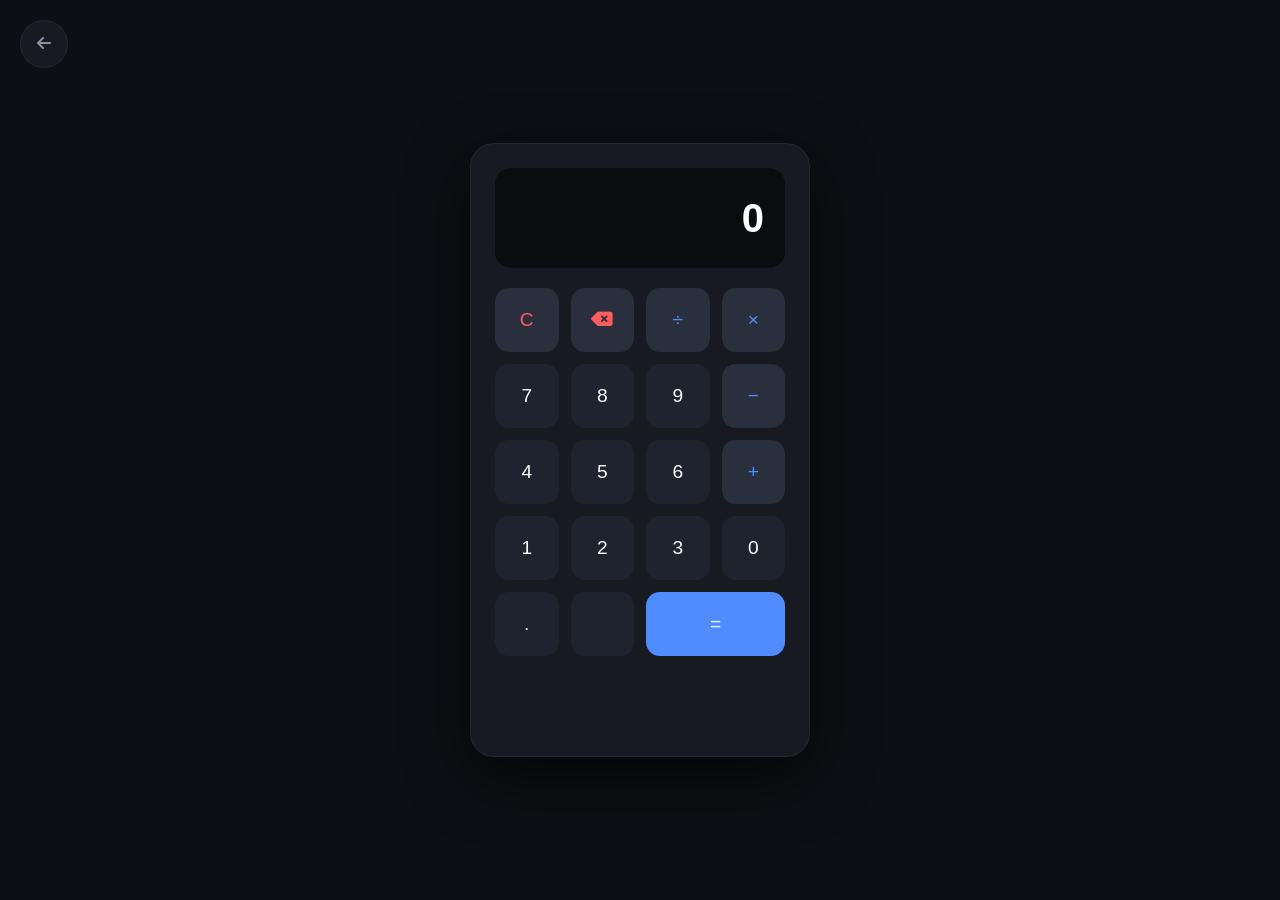
==== calculadora.html @ d68157d0 "Add styles for modal greeting and main application layout - Introduced a new glassmorphism modal sty" ====
<!DOCTYPE html>
<html lang="es">

<head>
    <meta charset="UTF-8">
    <meta name="viewport" content="width=device-width, initial-scale=1.0">

    <link href="https://cdn.jsdelivr.net/npm/bootstrap@5.3.3/dist/css/bootstrap.min.css" rel="stylesheet">
    <link href="https://cdnjs.cloudflare.com/ajax/libs/font-awesome/6.5.1/css/all.min.css" rel="stylesheet">

    <title>Calculator PRO</title>

    <style>
        :root {
            --bg: #0d0f14;
            --card: #171a21;
            --text: #ffffff;
            --muted: #8b90a0;
            --accent: #4f8cff;
            --danger: #ff5c5c;
            --border: rgba(255, 255, 255, 0.06);
        }

        /* Base */
        body {
            background: var(--bg);
            font-family: -apple-system, BlinkMacSystemFont, "Segoe UI", sans-serif;
            color: var(--text);
        }

        /* Layout */
        .app {
            min-height: 100vh;
            display: flex;
            align-items: center;
            justify-content: center;
        }

        /* Calculator */
        .calculator {
            width: 100%;
            max-width: 340px;
            background: var(--card);
            border-radius: 24px;
            padding: 24px;
            box-shadow: 0 20px 60px rgba(0, 0, 0, 0.6);
            border: 1px solid var(--border);
        }

        /* Display */
        .display {
            background: #0a0c10;
            border-radius: 16px;
            padding: 20px;
            text-align: right;
            font-size: 2.5rem;
            font-weight: 600;
            margin-bottom: 20px;
            overflow: hidden;
            letter-spacing: 1px;
        }

        /* Grid */
        .grid {
            display: grid;
            grid-template-columns: repeat(4, 1fr);
            gap: 12px;
        }

        /* Buttons */
        .btn-calc {
            height: 64px;
            border-radius: 14px;
            border: none;
            font-size: 1.2rem;
            font-weight: 500;
            transition: all .2s ease;
        }

        /* Variants */
        .btn-num {
            background: #1f2330;
            color: white;
        }

        .btn-op {
            background: #2a2f3d;
            color: var(--accent);
        }

        .btn-eq {
            background: var(--accent);
            color: white;
            grid-column: span 2;
        }

        .btn-clear {
            background: #2a2f3d;
            color: var(--danger);
        }

        /* Hover */
        .btn-calc:hover {
            transform: translateY(-2px);
            opacity: .9;
        }

        /* Active */
        .btn-calc:active {
            transform: scale(0.96);
        }

        /* Special */
        .zero {
            grid-column: span 2;
        }

        /* Header btn */
        .back-btn {
            position: fixed;
            top: 20px;
            left: 20px;
            background: var(--card);
            border: 1px solid var(--border);
            width: 48px;
            height: 48px;
            border-radius: 50%;
            color: var(--muted);
        }

        /* Responsive */
        @media (max-width: 400px) {
            .calculator {
                padding: 18px;
            }

            .display {
                font-size: 2rem;
            }
        }
    </style>
</head>

<body>

    <button class="back-btn" onclick="history.back()">
        <i class="fas fa-arrow-left"></i>
    </button>

    <div class="app">
        <div class="calculator">
            <div id="display" class="display">0</div>

            <div class="grid">
                <button class="btn-calc btn-clear" onclick="clearAll()">C</button>
                <button class="btn-calc btn-clear" onclick="deleteLast()"><i class="fas fa-delete-left"></i></button>
                <button class="btn-calc btn-op" onclick="setOperator('/')">÷</button>
                <button class="btn-calc btn-op" onclick="setOperator('*')">×</button>

                <button class="btn-calc btn-num" onclick="inputNumber('7')">7</button>
                <button class="btn-calc btn-num" onclick="inputNumber('8')">8</button>
                <button class="btn-calc btn-num" onclick="inputNumber('9')">9</button>
                <button class="btn-calc btn-op" onclick="setOperator('-')">−</button>

                <button class="btn-calc btn-num" onclick="inputNumber('4')">4</button>
                <button class="btn-calc btn-num" onclick="inputNumber('5')">5</button>
                <button class="btn-calc btn-num" onclick="inputNumber('6')">6</button>
                <button class="btn-calc btn-op" onclick="setOperator('+')">+</button>

                <button class="btn-calc btn-num" onclick="inputNumber('1')">1</button>
                <button class="btn-calc btn-num" onclick="inputNumber('2')">2</button>
                <button class="btn-calc btn-num" onclick="inputNumber('3')">3</button>
                <button class="btn-calc btn-num" onclick="inputNumber('0')">0</button>
                <button class="btn-calc btn-num" onclick="inputDecimal()">.</button>
                <button class="btn-calc btn-num" onclick="inputDecimal()"></button>
                
                <button class="btn-calc btn-eq" onclick="calculate()">=</button>
                

                <button class="btn-calc btn-num invisible"></button>
                <button class="btn-calc btn-num invisible"></button>
            </div>
        </div>
    </div>

    <script>
        class Calculator {
            constructor() {
                this.display = document.getElementById('display');
                this.current = '0';
                this.prev = null;
                this.operator = null;
                this.waiting = false;
                this.update();
            }

            inputNumber(n) {
                if (this.waiting) {
                    this.current = n;
                    this.waiting = false;
                } else {
                    this.current = this.current === '0' ? n : this.current + n;
                }
                this.update();
            }

            inputDecimal() {
                if (!this.current.includes('.')) {
                    this.current += '.';
                }
                this.update();
            }

            setOperator(op) {
                const value = parseFloat(this.current);

                if (this.prev === null) {
                    this.prev = value;
                } else if (this.operator) {
                    this.prev = this.calc(this.prev, value, this.operator);
                }

                this.operator = op;
                this.waiting = true;
                this.update();
            }

            calc(a, b, op) {
                if (op === '+') return a + b;
                if (op === '-') return a - b;
                if (op === '*') return a * b;
                if (op === '/') return b === 0 ? 0 : a / b;
            }

            calculate() {
                if (this.operator) {
                    this.current = this.calc(this.prev, parseFloat(this.current), this.operator).toString();
                    this.prev = null;
                    this.operator = null;
                }
                this.update();
            }

            clearAll() {
                this.current = '0';
                this.prev = null;
                this.operator = null;
                this.update();
            }

            deleteLast() {
                this.current = this.current.length > 1 ? this.current.slice(0, -1) : '0';
                this.update();
            }

            update() {
                this.display.textContent = this.current;
            }
        }

        const calc = new Calculator();

        window.inputNumber = n => calc.inputNumber(n);
        window.inputDecimal = () => calc.inputDecimal();
        window.setOperator = o => calc.setOperator(o);
        window.calculate = () => calc.calculate();
        window.clearAll = () => calc.clearAll();
        window.deleteLast = () => calc.deleteLast();
    </script>

</body>

</html>
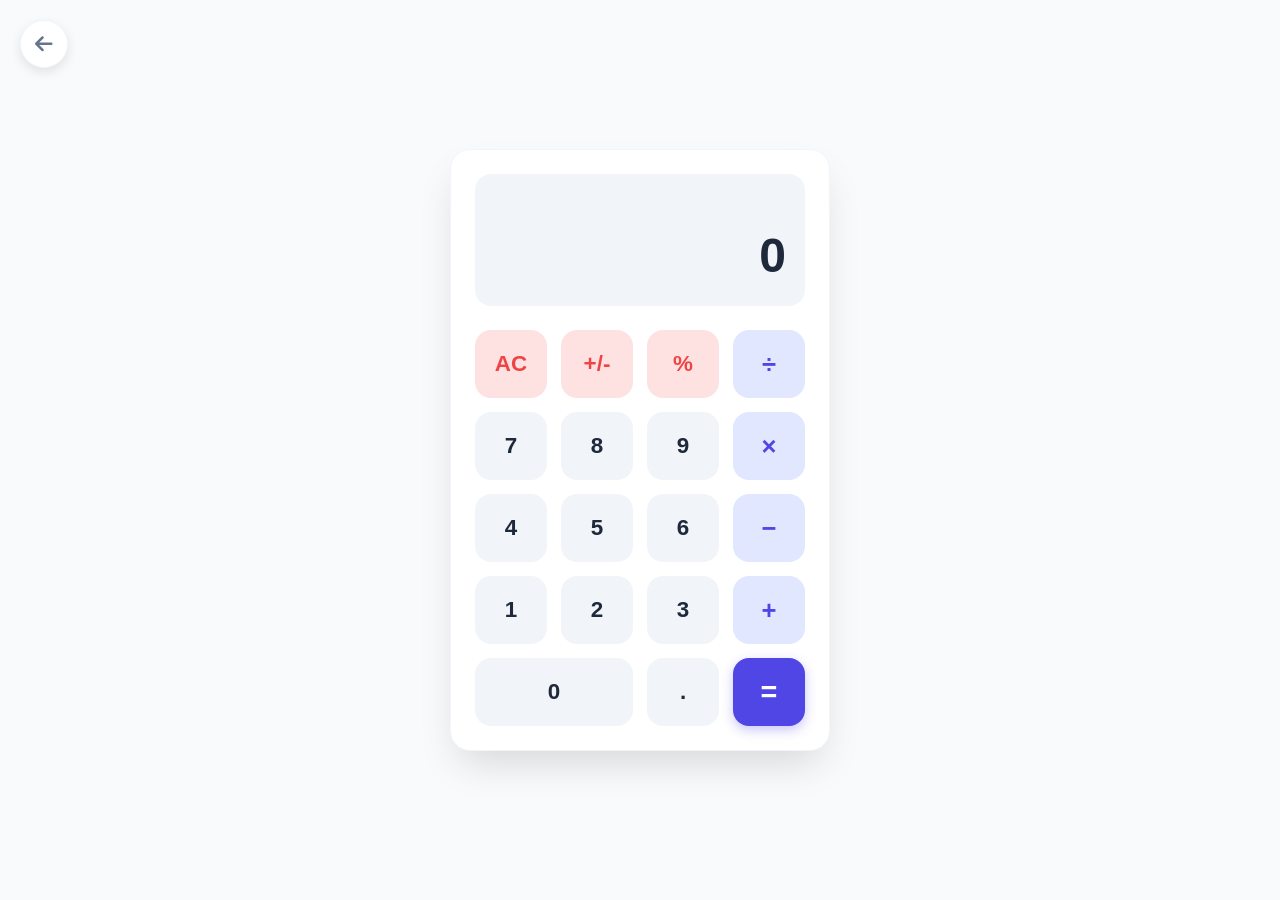
==== commit fa9b9e33: "feat: mejorar diseño de calculadora con nuevos estilos y funcionalidad de teclado - Diseño premium i" ====
--- a/calculadora.html
+++ b/calculadora.html
@@ -3,271 +3,427 @@
 
 <head>
     <meta charset="UTF-8">
-    <meta name="viewport" content="width=device-width, initial-scale=1.0">
-
-    <link href="https://cdn.jsdelivr.net/npm/bootstrap@5.3.3/dist/css/bootstrap.min.css" rel="stylesheet">
+    <meta name="viewport" content="width=device-width, initial-scale=1.0, maximum-scale=1.0, user-scalable=no">
+    <meta name="description" content="Calculadora profesional integrada">
     <link href="https://cdnjs.cloudflare.com/ajax/libs/font-awesome/6.5.1/css/all.min.css" rel="stylesheet">
-
-    <title>Calculator PRO</title>
+    <title>Calculadora Pro</title>
 
     <style>
+        /* ===== VARIABLES (Heredadas de la app principal para consistencia) ===== */
         :root {
-            --bg: #0d0f14;
-            --card: #171a21;
-            --text: #ffffff;
-            --muted: #8b90a0;
-            --accent: #4f8cff;
-            --danger: #ff5c5c;
-            --border: rgba(255, 255, 255, 0.06);
-        }
-
-        /* Base */
+            --bg-app: #F8FAFC;
+            --bg-calc: #FFFFFF;
+            --text-primary: #1E293B;
+            --text-secondary: #64748B;
+            --btn-num: #F1F5F9;
+            --btn-num-text: #1E293B;
+            --btn-op: #E0E7FF;
+            --btn-op-text: #4F46E5;
+            --btn-action: #FEE2E2;
+            --btn-action-text: #EF4444;
+            --btn-equal: #4F46E5;
+            --btn-equal-text: #FFFFFF;
+            --shadow: 0 20px 40px -10px rgba(0, 0, 0, 0.15);
+            --radius: 20px;
+        }
+
+        [data-theme="dark"] {
+            --bg-app: #0F172A;
+            --bg-calc: #1E293B;
+            --text-primary: #F1F5F9;
+            --text-secondary: #94A3B8;
+            --btn-num: #334155;
+            --btn-num-text: #F1F5F9;
+            --btn-op: #312E81;
+            --btn-op-text: #818CF8;
+            --btn-action: #451A1A;
+            --btn-action-text: #F87171;
+            --btn-equal: #6366F1;
+            --btn-equal-text: #FFFFFF;
+            --shadow: 0 20px 40px -10px rgba(0, 0, 0, 0.5);
+        }
+
+        /* ===== BASE ===== */
+        * {
+            margin: 0;
+            padding: 0;
+            box-sizing: border-box;
+            -webkit-tap-highlight-color: transparent;
+        }
+
         body {
-            background: var(--bg);
-            font-family: -apple-system, BlinkMacSystemFont, "Segoe UI", sans-serif;
-            color: var(--text);
-        }
-
-        /* Layout */
-        .app {
+            background: var(--bg-app);
+            font-family: -apple-system, BlinkMacSystemFont, 'Segoe UI', Roboto, sans-serif;
+            color: var(--text-primary);
             min-height: 100vh;
             display: flex;
+            flex-direction: column;
             align-items: center;
             justify-content: center;
-        }
-
-        /* Calculator */
-        .calculator {
-            width: 100%;
-            max-width: 340px;
-            background: var(--card);
-            border-radius: 24px;
-            padding: 24px;
-            box-shadow: 0 20px 60px rgba(0, 0, 0, 0.6);
-            border: 1px solid var(--border);
-        }
-
-        /* Display */
-        .display {
-            background: #0a0c10;
-            border-radius: 16px;
-            padding: 20px;
-            text-align: right;
-            font-size: 2.5rem;
-            font-weight: 600;
-            margin-bottom: 20px;
-            overflow: hidden;
-            letter-spacing: 1px;
-        }
-
-        /* Grid */
-        .grid {
-            display: grid;
-            grid-template-columns: repeat(4, 1fr);
-            gap: 12px;
-        }
-
-        /* Buttons */
-        .btn-calc {
-            height: 64px;
-            border-radius: 14px;
-            border: none;
-            font-size: 1.2rem;
-            font-weight: 500;
-            transition: all .2s ease;
-        }
-
-        /* Variants */
-        .btn-num {
-            background: #1f2330;
-            color: white;
-        }
-
-        .btn-op {
-            background: #2a2f3d;
-            color: var(--accent);
-        }
-
-        .btn-eq {
-            background: var(--accent);
-            color: white;
-            grid-column: span 2;
-        }
-
-        .btn-clear {
-            background: #2a2f3d;
-            color: var(--danger);
-        }
-
-        /* Hover */
-        .btn-calc:hover {
-            transform: translateY(-2px);
-            opacity: .9;
-        }
-
-        /* Active */
-        .btn-calc:active {
-            transform: scale(0.96);
-        }
-
-        /* Special */
-        .zero {
-            grid-column: span 2;
-        }
-
-        /* Header btn */
+            padding: 1rem;
+            transition: background 0.3s ease;
+        }
+
+        /* ===== BOTÓN VOLVER ===== */
         .back-btn {
             position: fixed;
             top: 20px;
             left: 20px;
-            background: var(--card);
-            border: 1px solid var(--border);
+            background: var(--bg-calc);
+            border: 1px solid var(--btn-num);
             width: 48px;
             height: 48px;
             border-radius: 50%;
-            color: var(--muted);
-        }
-
-        /* Responsive */
+            color: var(--text-secondary);
+            font-size: 1.25rem;
+            cursor: pointer;
+            display: flex;
+            align-items: center;
+            justify-content: center;
+            transition: all 0.2s ease;
+            box-shadow: 0 4px 12px rgba(0,0,0,0.1);
+            z-index: 100;
+        }
+
+        .back-btn:hover {
+            background: var(--btn-action);
+            color: var(--btn-action-text);
+            transform: translateX(-3px);
+        }
+
+        /* ===== CALCULADORA ===== */
+        .calculator {
+            width: 100%;
+            max-width: 380px;
+            background: var(--bg-calc);
+            border-radius: var(--radius);
+            padding: 24px;
+            box-shadow: var(--shadow);
+            border: 1px solid var(--btn-num);
+            transition: all 0.3s ease;
+        }
+
+        /* ===== PANTALLA ===== */
+        .display-container {
+            background: var(--btn-num);
+            border-radius: 16px;
+            padding: 24px 20px;
+            margin-bottom: 24px;
+            text-align: right;
+            min-height: 120px;
+            display: flex;
+            flex-direction: column;
+            justify-content: flex-end;
+            word-wrap: break-word;
+            word-break: break-all;
+        }
+
+        .history-display {
+            font-size: 1.1rem;
+            color: var(--text-secondary);
+            font-weight: 500;
+            min-height: 1.5rem;
+            margin-bottom: 8px;
+            opacity: 0.8;
+        }
+
+        .main-display {
+            font-size: 3rem;
+            font-weight: 700;
+            color: var(--text-primary);
+            line-height: 1.1;
+            letter-spacing: -0.02em;
+            transition: font-size 0.2s ease;
+        }
+
+        /* Ajuste dinámico de fuente para números largos */
+        .main-display.long { font-size: 2.2rem; }
+        .main-display.very-long { font-size: 1.8rem; }
+
+        /* ===== GRID DE BOTONES ===== */
+        .keypad {
+            display: grid;
+            grid-template-columns: repeat(4, 1fr);
+            gap: 14px;
+        }
+
+        .btn-calc {
+            height: 68px;
+            border-radius: 16px;
+            border: none;
+            font-size: 1.4rem;
+            font-weight: 600;
+            cursor: pointer;
+            transition: all 0.15s cubic-bezier(0.4, 0, 0.2, 1);
+            display: flex;
+            align-items: center;
+            justify-content: center;
+            user-select: none;
+        }
+
+        .btn-calc:active {
+            transform: scale(0.92);
+        }
+
+        /* Variantes de botones */
+        .btn-num {
+            background: var(--btn-num);
+            color: var(--btn-num-text);
+        }
+        .btn-num:hover { filter: brightness(0.95); }
+
+        .btn-op {
+            background: var(--btn-op);
+            color: var(--btn-op-text);
+            font-size: 1.6rem;
+        }
+        .btn-op:hover { filter: brightness(0.95); }
+
+        .btn-action {
+            background: var(--btn-action);
+            color: var(--btn-action-text);
+        }
+        .btn-action:hover { filter: brightness(0.95); }
+
+        .btn-equal {
+            background: var(--btn-equal);
+            color: var(--btn-equal-text);
+            font-size: 1.8rem;
+            box-shadow: 0 4px 12px rgba(79, 70, 229, 0.3);
+        }
+        .btn-equal:hover { 
+            filter: brightness(1.1); 
+            transform: translateY(-2px);
+        }
+        .btn-equal:active { transform: translateY(0) scale(0.95); }
+
+        .span-2 { grid-column: span 2; }
+
+        /* ===== RESPONSIVE ===== */
         @media (max-width: 400px) {
-            .calculator {
-                padding: 18px;
-            }
-
-            .display {
-                font-size: 2rem;
-            }
+            .calculator { padding: 16px; border-radius: 0; height: 100vh; max-width: 100%; display: flex; flex-direction: column; justify-content: flex-end; }
+            .display-container { margin-bottom: auto; min-height: 140px; }
+            .keypad { gap: 10px; }
+            .btn-calc { height: 64px; border-radius: 50%; } /* Estilo circular en móvil como iOS */
+            .back-btn { top: 16px; left: 16px; }
         }
     </style>
+
+    <!-- Script para sincronizar tema con la app principal -->
+    <script>
+        // Sincronizar tema al cargar
+        const savedTheme = localStorage.getItem('app-theme') || (window.matchMedia('(prefers-color-scheme: dark)').matches ? 'dark' : 'light');
+        document.documentElement.setAttribute('data-theme', savedTheme);
+        
+        // Escuchar cambios de tema desde la app principal (si están en la misma ventana/pestaña)
+        window.addEventListener('storage', (e) => {
+            if (e.key === 'app-theme') {
+                document.documentElement.setAttribute('data-theme', e.newValue);
+            }
+        });
+    </script>
+
 </head>
 
 <body>
 
-    <button class="back-btn" onclick="history.back()">
+    <button class="back-btn" onclick="window.location.href='index.html'" title="Volver al conversor">
         <i class="fas fa-arrow-left"></i>
     </button>
 
-    <div class="app">
-        <div class="calculator">
-            <div id="display" class="display">0</div>
-
-            <div class="grid">
-                <button class="btn-calc btn-clear" onclick="clearAll()">C</button>
-                <button class="btn-calc btn-clear" onclick="deleteLast()"><i class="fas fa-delete-left"></i></button>
-                <button class="btn-calc btn-op" onclick="setOperator('/')">÷</button>
-                <button class="btn-calc btn-op" onclick="setOperator('*')">×</button>
-
-                <button class="btn-calc btn-num" onclick="inputNumber('7')">7</button>
-                <button class="btn-calc btn-num" onclick="inputNumber('8')">8</button>
-                <button class="btn-calc btn-num" onclick="inputNumber('9')">9</button>
-                <button class="btn-calc btn-op" onclick="setOperator('-')">−</button>
-
-                <button class="btn-calc btn-num" onclick="inputNumber('4')">4</button>
-                <button class="btn-calc btn-num" onclick="inputNumber('5')">5</button>
-                <button class="btn-calc btn-num" onclick="inputNumber('6')">6</button>
-                <button class="btn-calc btn-op" onclick="setOperator('+')">+</button>
-
-                <button class="btn-calc btn-num" onclick="inputNumber('1')">1</button>
-                <button class="btn-calc btn-num" onclick="inputNumber('2')">2</button>
-                <button class="btn-calc btn-num" onclick="inputNumber('3')">3</button>
-                <button class="btn-calc btn-num" onclick="inputNumber('0')">0</button>
-                <button class="btn-calc btn-num" onclick="inputDecimal()">.</button>
-                <button class="btn-calc btn-num" onclick="inputDecimal()"></button>
-                
-                <button class="btn-calc btn-eq" onclick="calculate()">=</button>
-                
-
-                <button class="btn-calc btn-num invisible"></button>
-                <button class="btn-calc btn-num invisible"></button>
-            </div>
+    <div class="calculator">
+        <div class="display-container">
+            <div id="historyDisplay" class="history-display"></div>
+            <div id="mainDisplay" class="main-display">0</div>
+        </div>
+
+        <div class="keypad">
+            <!-- Fila 1 -->
+            <button class="btn-calc btn-action" onclick="calc.clearAll()">AC</button>
+            <button class="btn-calc btn-action" onclick="calc.toggleSign()">+/-</button>
+            <button class="btn-calc btn-action" onclick="calc.percentage()">%</button>
+            <button class="btn-calc btn-op" onclick="calc.setOperator('÷')">÷</button>
+
+            <!-- Fila 2 -->
+            <button class="btn-calc btn-num" onclick="calc.inputNumber('7')">7</button>
+            <button class="btn-calc btn-num" onclick="calc.inputNumber('8')">8</button>
+            <button class="btn-calc btn-num" onclick="calc.inputNumber('9')">9</button>
+            <button class="btn-calc btn-op" onclick="calc.setOperator('×')">×</button>
+
+            <!-- Fila 3 -->
+            <button class="btn-calc btn-num" onclick="calc.inputNumber('4')">4</button>
+            <button class="btn-calc btn-num" onclick="calc.inputNumber('5')">5</button>
+            <button class="btn-calc btn-num" onclick="calc.inputNumber('6')">6</button>
+            <button class="btn-calc btn-op" onclick="calc.setOperator('-')">−</button>
+
+            <!-- Fila 4 -->
+            <button class="btn-calc btn-num" onclick="calc.inputNumber('1')">1</button>
+            <button class="btn-calc btn-num" onclick="calc.inputNumber('2')">2</button>
+            <button class="btn-calc btn-num" onclick="calc.inputNumber('3')">3</button>
+            <button class="btn-calc btn-op" onclick="calc.setOperator('+')">+</button>
+
+            <!-- Fila 5 -->
+            <button class="btn-calc btn-num span-2" onclick="calc.inputNumber('0')">0</button>
+            <button class="btn-calc btn-num" onclick="calc.inputDecimal()">.</button>
+            <button class="btn-calc btn-equal" onclick="calc.calculate()">=</button>
         </div>
     </div>
 
     <script>
         class Calculator {
             constructor() {
-                this.display = document.getElementById('display');
+                this.mainDisplay = document.getElementById('mainDisplay');
+                this.historyDisplay = document.getElementById('historyDisplay');
+                this.clearAll();
+            }
+
+            // Formatear número con comas (ej: 1,234,567.89)
+            formatNumber(num) {
+                if (num === 'Error') return 'Error';
+                const parts = num.toString().split('.');
+                parts[0] = parts[0].replace(/\B(?=(\d{3})+(?!\d))/g, ',');
+                return parts.join('.');
+            }
+
+            updateDisplay() {
+                this.mainDisplay.textContent = this.formatNumber(this.current);
+                
+                // Ajustar tamaño de fuente si el número es muy largo
+                this.mainDisplay.classList.remove('long', 'very-long');
+                if (this.current.toString().length > 9) {
+                    this.mainDisplay.classList.add('long');
+                }
+                if (this.current.toString().length > 12) {
+                    this.mainDisplay.classList.add('very-long');
+                }
+
+                if (this.prev !== null && this.operator) {
+                    this.historyDisplay.textContent = `${this.formatNumber(this.prev)} ${this.operator}`;
+                } else {
+                    this.historyDisplay.textContent = '';
+                }
+            }
+
+            inputNumber(n) {
+                if (this.current === 'Error') this.clearAll();
+                if (this.waiting) {
+                    this.current = n;
+                    this.waiting = false;
+                } else {
+                    // Evitar múltiples ceros al inicio
+                    if (this.current === '0' && n !== '0') {
+                        this.current = n;
+                    } else if (this.current !== '0') {
+                        // Limitar longitud para evitar desbordamiento
+                        if (this.current.replace(/[^0-9]/g, '').length < 15) {
+                            this.current += n;
+                        }
+                    }
+                }
+                this.updateDisplay();
+            }
+
+            inputDecimal() {
+                if (this.current === 'Error') this.clearAll();
+                if (this.waiting) {
+                    this.current = '0.';
+                    this.waiting = false;
+                } else if (!this.current.includes('.')) {
+                    this.current += '.';
+                }
+                this.updateDisplay();
+            }
+
+            setOperator(op) {
+                if (this.current === 'Error') return;
+                const value = parseFloat(this.current);
+
+                if (this.prev === null) {
+                    this.prev = value;
+                } else if (this.operator && !this.waiting) {
+                    this.prev = this.compute(this.prev, value, this.operator);
+                }
+
+                this.operator = op;
+                this.waiting = true;
+                this.updateDisplay();
+            }
+
+            compute(a, b, op) {
+                let result = 0;
+                switch (op) {
+                    case '+': result = a + b; break;
+                    case '-': result = a - b; break;
+                    case '×': result = a * b; break;
+                    case '÷': 
+                        if (b === 0) return 'Error';
+                        result = a / b; 
+                        break;
+                }
+                // Redondear para evitar errores de punto flotante de JS (ej: 0.1 + 0.2)
+                return Math.round(result * 1000000000) / 1000000000;
+            }
+
+            calculate() {
+                if (this.current === 'Error' || !this.operator || this.prev === null) return;
+                
+                const value = parseFloat(this.current);
+                const result = this.compute(this.prev, value, this.operator);
+                
+                this.current = result.toString();
+                this.prev = null;
+                this.operator = null;
+                this.waiting = true;
+                this.updateDisplay();
+            }
+
+            clearAll() {
                 this.current = '0';
                 this.prev = null;
                 this.operator = null;
                 this.waiting = false;
-                this.update();
-            }
-
-            inputNumber(n) {
-                if (this.waiting) {
-                    this.current = n;
-                    this.waiting = false;
-                } else {
-                    this.current = this.current === '0' ? n : this.current + n;
-                }
-                this.update();
-            }
-
-            inputDecimal() {
-                if (!this.current.includes('.')) {
-                    this.current += '.';
-                }
-                this.update();
-            }
-
-            setOperator(op) {
-                const value = parseFloat(this.current);
-
-                if (this.prev === null) {
-                    this.prev = value;
-                } else if (this.operator) {
-                    this.prev = this.calc(this.prev, value, this.operator);
-                }
-
-                this.operator = op;
-                this.waiting = true;
-                this.update();
-            }
-
-            calc(a, b, op) {
-                if (op === '+') return a + b;
-                if (op === '-') return a - b;
-                if (op === '*') return a * b;
-                if (op === '/') return b === 0 ? 0 : a / b;
-            }
-
-            calculate() {
-                if (this.operator) {
-                    this.current = this.calc(this.prev, parseFloat(this.current), this.operator).toString();
-                    this.prev = null;
-                    this.operator = null;
-                }
-                this.update();
-            }
-
-            clearAll() {
-                this.current = '0';
-                this.prev = null;
-                this.operator = null;
-                this.update();
+                this.updateDisplay();
             }
 
             deleteLast() {
-                this.current = this.current.length > 1 ? this.current.slice(0, -1) : '0';
-                this.update();
-            }
-
-            update() {
-                this.display.textContent = this.current;
+                if (this.current === 'Error' || this.waiting) {
+                    this.clearAll();
+                    return;
+                }
+                this.current = this.current.toString().slice(0, -1) || '0';
+                this.updateDisplay();
+            }
+
+            toggleSign() {
+                if (this.current === '0' || this.current === 'Error') return;
+                this.current = (parseFloat(this.current) * -1).toString();
+                this.updateDisplay();
+            }
+
+            percentage() {
+                if (this.current === 'Error') return;
+                this.current = (parseFloat(this.current) / 100).toString();
+                this.updateDisplay();
             }
         }
 
         const calc = new Calculator();
 
-        window.inputNumber = n => calc.inputNumber(n);
-        window.inputDecimal = () => calc.inputDecimal();
-        window.setOperator = o => calc.setOperator(o);
-        window.calculate = () => calc.calculate();
-        window.clearAll = () => calc.clearAll();
-        window.deleteLast = () => calc.deleteLast();
+        // ===== SOPORTE DE TECLADO (PRO FEATURE) =====
+        document.addEventListener('keydown', (e) => {
+            e.preventDefault(); // Evitar scroll o acciones por defecto
+            
+            if (e.key >= '0' && e.key <= '9') calc.inputNumber(e.key);
+            if (e.key === '.') calc.inputDecimal();
+            if (e.key === '+') calc.setOperator('+');
+            if (e.key === '-') calc.setOperator('-');
+            if (e.key === '*') calc.setOperator('×');
+            if (e.key === '/') calc.setOperator('÷');
+            if (e.key === 'Enter' || e.key === '=') calc.calculate();
+            if (e.key === 'Backspace') calc.deleteLast();
+            if (e.key === 'Escape' || e.key === 'c' || e.key === 'C') calc.clearAll();
+            if (e.key === '%') calc.percentage();
+        });
     </script>
-
 </body>
-
 </html>
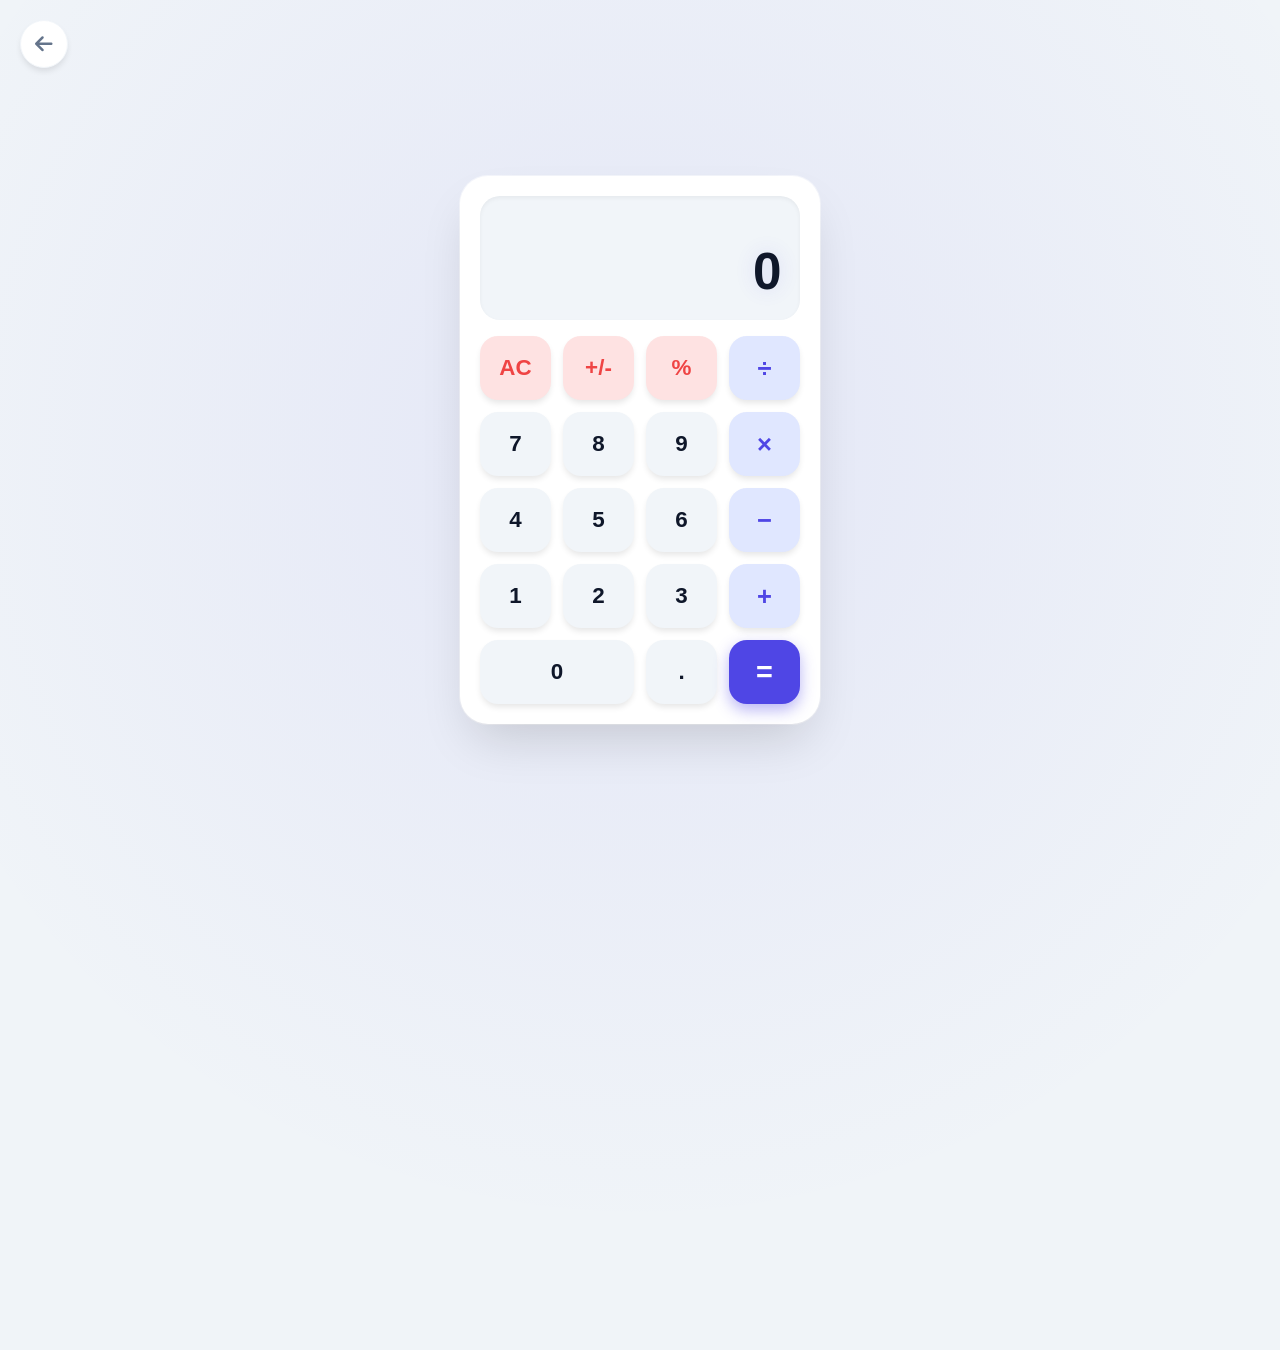
==== commit 54277ad5: "feat: mejorar la calculadora con nuevos estilos y funcionalidad de retroalimentación háptica" ====
--- a/calculadora.html
+++ b/calculadora.html
@@ -4,46 +4,49 @@
 <head>
     <meta charset="UTF-8">
     <meta name="viewport" content="width=device-width, initial-scale=1.0, maximum-scale=1.0, user-scalable=no">
-    <meta name="description" content="Calculadora profesional integrada">
+    <meta name="description" content="Calculadora profesional con experiencia táctil premium">
     <link href="https://cdnjs.cloudflare.com/ajax/libs/font-awesome/6.5.1/css/all.min.css" rel="stylesheet">
     <title>Calculadora Pro</title>
 
     <style>
-        /* ===== VARIABLES (Heredadas de la app principal para consistencia) ===== */
+        /* ===== VARIABLES (Sincronizadas con la app principal) ===== */
         :root {
-            --bg-app: #F8FAFC;
+            --bg-app: #F0F4F8;
             --bg-calc: #FFFFFF;
-            --text-primary: #1E293B;
+            --text-primary: #0F172A;
             --text-secondary: #64748B;
             --btn-num: #F1F5F9;
-            --btn-num-text: #1E293B;
+            --btn-num-text: #0F172A;
             --btn-op: #E0E7FF;
             --btn-op-text: #4F46E5;
             --btn-action: #FEE2E2;
             --btn-action-text: #EF4444;
             --btn-equal: #4F46E5;
             --btn-equal-text: #FFFFFF;
-            --shadow: 0 20px 40px -10px rgba(0, 0, 0, 0.15);
-            --radius: 20px;
+            --shadow-calc: 0 25px 50px -12px rgba(0, 0, 0, 0.15), 0 0 0 1px rgba(255, 255, 255, 0.5);
+            --shadow-btn: 0 4px 6px -1px rgba(0, 0, 0, 0.1);
+            --shadow-btn-active: inset 0 2px 4px rgba(0, 0, 0, 0.15);
         }
 
         [data-theme="dark"] {
-            --bg-app: #0F172A;
-            --bg-calc: #1E293B;
-            --text-primary: #F1F5F9;
+            --bg-app: #020617;
+            --bg-calc: #0F172A;
+            --text-primary: #F8FAFC;
             --text-secondary: #94A3B8;
-            --btn-num: #334155;
-            --btn-num-text: #F1F5F9;
-            --btn-op: #312E81;
+            --btn-num: #1E293B;
+            --btn-num-text: #F8FAFC;
+            --btn-op: #1E1B4B;
             --btn-op-text: #818CF8;
             --btn-action: #451A1A;
             --btn-action-text: #F87171;
             --btn-equal: #6366F1;
             --btn-equal-text: #FFFFFF;
-            --shadow: 0 20px 40px -10px rgba(0, 0, 0, 0.5);
-        }
-
-        /* ===== BASE ===== */
+            --shadow-calc: 0 25px 50px -12px rgba(0, 0, 0, 0.5), 0 0 0 1px rgba(255, 255, 255, 0.05);
+            --shadow-btn: 0 4px 6px -1px rgba(0, 0, 0, 0.3);
+            --shadow-btn-active: inset 0 2px 4px rgba(0, 0, 0, 0.4);
+        }
+
+        /* ===== BASE Y FONDO ANIMADO ===== */
         * {
             margin: 0;
             padding: 0;
@@ -61,7 +64,26 @@
             align-items: center;
             justify-content: center;
             padding: 1rem;
-            transition: background 0.3s ease;
+            position: relative;
+            overflow: hidden;
+        }
+
+        /* Fondo animado sutil para dar profundidad */
+        body::before {
+            content: '';
+            position: absolute;
+            top: -50%;
+            left: -50%;
+            width: 200%;
+            height: 200%;
+            background: radial-gradient(circle at 50% 50%, rgba(79, 70, 229, 0.08) 0%, transparent 50%);
+            animation: rotateBg 20s linear infinite;
+            z-index: -1;
+        }
+
+        @keyframes rotateBg {
+            0% { transform: rotate(0deg); }
+            100% { transform: rotate(360deg); }
         }
 
         /* ===== BOTÓN VOLVER ===== */
@@ -80,89 +102,125 @@
             display: flex;
             align-items: center;
             justify-content: center;
-            transition: all 0.2s ease;
-            box-shadow: 0 4px 12px rgba(0,0,0,0.1);
+            transition: all 0.2s cubic-bezier(0.4, 0, 0.2, 1);
+            box-shadow: var(--shadow-btn);
             z-index: 100;
         }
 
         .back-btn:hover {
             background: var(--btn-action);
             color: var(--btn-action-text);
-            transform: translateX(-3px);
+            transform: translateX(-3px) scale(1.05);
+        }
+
+        .back-btn:active {
+            transform: translateX(-3px) scale(0.95);
         }
 
         /* ===== CALCULADORA ===== */
         .calculator {
             width: 100%;
-            max-width: 380px;
+            max-width: 360px;
             background: var(--bg-calc);
-            border-radius: var(--radius);
-            padding: 24px;
-            box-shadow: var(--shadow);
-            border: 1px solid var(--btn-num);
+            border-radius: 28px;
+            padding: 20px;
+            box-shadow: var(--shadow-calc);
             transition: all 0.3s ease;
+            display: flex;
+            flex-direction: column;
+            gap: 16px; /* ESPACIADO CORREGIDO: Cohesión entre pantalla y teclas */
         }
 
         /* ===== PANTALLA ===== */
         .display-container {
             background: var(--btn-num);
-            border-radius: 16px;
-            padding: 24px 20px;
-            margin-bottom: 24px;
+            border-radius: 20px;
+            padding: 20px;
             text-align: right;
-            min-height: 120px;
+            min-height: 110px;
             display: flex;
             flex-direction: column;
             justify-content: flex-end;
             word-wrap: break-word;
             word-break: break-all;
+            box-shadow: inset 0 2px 4px rgba(0,0,0,0.05);
         }
 
         .history-display {
-            font-size: 1.1rem;
+            font-size: 1rem;
             color: var(--text-secondary);
             font-weight: 500;
             min-height: 1.5rem;
-            margin-bottom: 8px;
+            margin-bottom: 4px;
             opacity: 0.8;
+            transition: opacity 0.2s ease;
         }
 
         .main-display {
-            font-size: 3rem;
+            font-size: 3.2rem;
             font-weight: 700;
             color: var(--text-primary);
             line-height: 1.1;
-            letter-spacing: -0.02em;
-            transition: font-size 0.2s ease;
-        }
-
-        /* Ajuste dinámico de fuente para números largos */
-        .main-display.long { font-size: 2.2rem; }
+            letter-spacing: -0.03em;
+            transition: all 0.2s ease;
+            /* Efecto de brillo sutil en los números */
+            text-shadow: 0 0 20px rgba(79, 70, 229, 0.15);
+        }
+
+        [data-theme="dark"] .main-display {
+            text-shadow: 0 0 25px rgba(129, 140, 248, 0.3);
+        }
+
+        .main-display.long { font-size: 2.4rem; }
         .main-display.very-long { font-size: 1.8rem; }
 
         /* ===== GRID DE BOTONES ===== */
         .keypad {
             display: grid;
             grid-template-columns: repeat(4, 1fr);
-            gap: 14px;
+            gap: 12px;
         }
 
         .btn-calc {
-            height: 68px;
-            border-radius: 16px;
+            height: 64px;
+            border-radius: 18px;
             border: none;
             font-size: 1.4rem;
             font-weight: 600;
             cursor: pointer;
-            transition: all 0.15s cubic-bezier(0.4, 0, 0.2, 1);
+            transition: all 0.1s cubic-bezier(0.4, 0, 0.2, 1);
             display: flex;
             align-items: center;
             justify-content: center;
             user-select: none;
-        }
-
+            position: relative;
+            overflow: hidden;
+            box-shadow: var(--shadow-btn);
+        }
+
+        /* Efecto 3D al presionar */
         .btn-calc:active {
-            transform: scale(0.92);
+            transform: translateY(3px) scale(0.96);
+            box-shadow: var(--shadow-btn-active);
+        }
+
+        /* Efecto de onda (ripple) sutil al hacer hover */
+        .btn-calc::after {
+            content: '';
+            position: absolute;
+            top: 50%;
+            left: 50%;
+            width: 0;
+            height: 0;
+            background: rgba(255, 255, 255, 0.2);
+            border-radius: 50%;
+            transform: translate(-50%, -50%);
+            transition: width 0.3s, height 0.3s;
+        }
+        .btn-calc:active::after {
+            width: 200%;
+            height: 200%;
+            transition: 0s;
         }
 
         /* Variantes de botones */
@@ -171,6 +229,7 @@
             color: var(--btn-num-text);
         }
         .btn-num:hover { filter: brightness(0.95); }
+        [data-theme="dark"] .btn-num:hover { filter: brightness(1.15); }
 
         .btn-op {
             background: var(--btn-op);
@@ -178,51 +237,69 @@
             font-size: 1.6rem;
         }
         .btn-op:hover { filter: brightness(0.95); }
+        [data-theme="dark"] .btn-op:hover { filter: brightness(1.15); }
 
         .btn-action {
             background: var(--btn-action);
             color: var(--btn-action-text);
+            font-weight: 700;
         }
         .btn-action:hover { filter: brightness(0.95); }
+        [data-theme="dark"] .btn-action:hover { filter: brightness(1.15); }
 
         .btn-equal {
             background: var(--btn-equal);
             color: var(--btn-equal-text);
             font-size: 1.8rem;
-            box-shadow: 0 4px 12px rgba(79, 70, 229, 0.3);
+            box-shadow: 0 6px 15px rgba(79, 70, 229, 0.4);
         }
         .btn-equal:hover { 
             filter: brightness(1.1); 
             transform: translateY(-2px);
-        }
-        .btn-equal:active { transform: translateY(0) scale(0.95); }
+            box-shadow: 0 8px 20px rgba(79, 70, 229, 0.5);
+        }
+        .btn-equal:active { 
+            transform: translateY(3px) scale(0.96); 
+            box-shadow: inset 0 2px 4px rgba(0,0,0,0.2);
+        }
 
         .span-2 { grid-column: span 2; }
 
-        /* ===== RESPONSIVE ===== */
+        /* ===== RESPONSIVE MÓVIL ===== */
         @media (max-width: 400px) {
-            .calculator { padding: 16px; border-radius: 0; height: 100vh; max-width: 100%; display: flex; flex-direction: column; justify-content: flex-end; }
-            .display-container { margin-bottom: auto; min-height: 140px; }
+            body { padding: 0; justify-content: flex-end; }
+            .calculator { 
+                max-width: 100%; 
+                height: 100vh; 
+                border-radius: 28px 28px 0 0; 
+                padding: 24px 16px 32px 16px;
+                gap: 20px;
+            }
+            .display-container { 
+                margin-bottom: auto; /* Empuja el teclado hacia abajo */
+                min-height: 140px; 
+                border-radius: 24px;
+            }
             .keypad { gap: 10px; }
-            .btn-calc { height: 64px; border-radius: 50%; } /* Estilo circular en móvil como iOS */
-            .back-btn { top: 16px; left: 16px; }
+            .btn-calc { 
+                height: 68px; 
+                border-radius: 50%; /* Estilo circular tipo iOS en móvil */
+            }
+            .back-btn { top: 16px; left: 16px; width: 44px; height: 44px; }
         }
     </style>
 
-    <!-- Script para sincronizar tema con la app principal -->
     <script>
         // Sincronizar tema al cargar
         const savedTheme = localStorage.getItem('app-theme') || (window.matchMedia('(prefers-color-scheme: dark)').matches ? 'dark' : 'light');
         document.documentElement.setAttribute('data-theme', savedTheme);
         
-        // Escuchar cambios de tema desde la app principal (si están en la misma ventana/pestaña)
         window.addEventListener('storage', (e) => {
             if (e.key === 'app-theme') {
                 document.documentElement.setAttribute('data-theme', e.newValue);
             }
         });
     </script>
-
 </head>
 
 <body>
@@ -238,35 +315,30 @@
         </div>
 
         <div class="keypad">
-            <!-- Fila 1 -->
-            <button class="btn-calc btn-action" onclick="calc.clearAll()">AC</button>
-            <button class="btn-calc btn-action" onclick="calc.toggleSign()">+/-</button>
-            <button class="btn-calc btn-action" onclick="calc.percentage()">%</button>
+            <button class="btn-calc btn-action" onclick="calc.action('clear')">AC</button>
+            <button class="btn-calc btn-action" onclick="calc.action('sign')">+/-</button>
+            <button class="btn-calc btn-action" onclick="calc.action('percent')">%</button>
             <button class="btn-calc btn-op" onclick="calc.setOperator('÷')">÷</button>
 
-            <!-- Fila 2 -->
             <button class="btn-calc btn-num" onclick="calc.inputNumber('7')">7</button>
             <button class="btn-calc btn-num" onclick="calc.inputNumber('8')">8</button>
             <button class="btn-calc btn-num" onclick="calc.inputNumber('9')">9</button>
             <button class="btn-calc btn-op" onclick="calc.setOperator('×')">×</button>
 
-            <!-- Fila 3 -->
             <button class="btn-calc btn-num" onclick="calc.inputNumber('4')">4</button>
             <button class="btn-calc btn-num" onclick="calc.inputNumber('5')">5</button>
             <button class="btn-calc btn-num" onclick="calc.inputNumber('6')">6</button>
             <button class="btn-calc btn-op" onclick="calc.setOperator('-')">−</button>
 
-            <!-- Fila 4 -->
             <button class="btn-calc btn-num" onclick="calc.inputNumber('1')">1</button>
             <button class="btn-calc btn-num" onclick="calc.inputNumber('2')">2</button>
             <button class="btn-calc btn-num" onclick="calc.inputNumber('3')">3</button>
             <button class="btn-calc btn-op" onclick="calc.setOperator('+')">+</button>
 
-            <!-- Fila 5 -->
             <button class="btn-calc btn-num span-2" onclick="calc.inputNumber('0')">0</button>
             <button class="btn-calc btn-num" onclick="calc.inputDecimal()">.</button>
             <button class="btn-calc btn-equal" onclick="calc.calculate()">=</button>
-        </div>
+        </div
     </div>
 
     <script>
@@ -277,7 +349,11 @@
                 this.clearAll();
             }
 
-            // Formatear número con comas (ej: 1,234,567.89)
+            // Retroalimentación háptica (vibración suave en móviles)
+            haptic() {
+                if (navigator.vibrate) navigator.vibrate(15);
+            }
+
             formatNumber(num) {
                 if (num === 'Error') return 'Error';
                 const parts = num.toString().split('.');
@@ -288,14 +364,9 @@
             updateDisplay() {
                 this.mainDisplay.textContent = this.formatNumber(this.current);
                 
-                // Ajustar tamaño de fuente si el número es muy largo
                 this.mainDisplay.classList.remove('long', 'very-long');
-                if (this.current.toString().length > 9) {
-                    this.mainDisplay.classList.add('long');
-                }
-                if (this.current.toString().length > 12) {
-                    this.mainDisplay.classList.add('very-long');
-                }
+                if (this.current.toString().length > 9) this.mainDisplay.classList.add('long');
+                if (this.current.toString().length > 12) this.mainDisplay.classList.add('very-long');
 
                 if (this.prev !== null && this.operator) {
                     this.historyDisplay.textContent = `${this.formatNumber(this.prev)} ${this.operator}`;
@@ -305,16 +376,15 @@
             }
 
             inputNumber(n) {
+                this.haptic();
                 if (this.current === 'Error') this.clearAll();
                 if (this.waiting) {
                     this.current = n;
                     this.waiting = false;
                 } else {
-                    // Evitar múltiples ceros al inicio
                     if (this.current === '0' && n !== '0') {
                         this.current = n;
                     } else if (this.current !== '0') {
-                        // Limitar longitud para evitar desbordamiento
                         if (this.current.replace(/[^0-9]/g, '').length < 15) {
                             this.current += n;
                         }
@@ -324,6 +394,7 @@
             }
 
             inputDecimal() {
+                this.haptic();
                 if (this.current === 'Error') this.clearAll();
                 if (this.waiting) {
                     this.current = '0.';
@@ -335,6 +406,7 @@
             }
 
             setOperator(op) {
+                this.haptic();
                 if (this.current === 'Error') return;
                 const value = parseFloat(this.current);
 
@@ -360,11 +432,11 @@
                         result = a / b; 
                         break;
                 }
-                // Redondear para evitar errores de punto flotante de JS (ej: 0.1 + 0.2)
                 return Math.round(result * 1000000000) / 1000000000;
             }
 
             calculate() {
+                this.haptic();
                 if (this.current === 'Error' || !this.operator || this.prev === null) return;
                 
                 const value = parseFloat(this.current);
@@ -377,6 +449,13 @@
                 this.updateDisplay();
             }
 
+            action(type) {
+                this.haptic();
+                if (type === 'clear') this.clearAll();
+                if (type === 'sign') this.toggleSign();
+                if (type === 'percent') this.percentage();
+            }
+
             clearAll() {
                 this.current = '0';
                 this.prev = null;
@@ -386,6 +465,7 @@
             }
 
             deleteLast() {
+                this.haptic();
                 if (this.current === 'Error' || this.waiting) {
                     this.clearAll();
                     return;
@@ -409,10 +489,8 @@
 
         const calc = new Calculator();
 
-        // ===== SOPORTE DE TECLADO (PRO FEATURE) =====
+        // SOPORTE DE TECLADO
         document.addEventListener('keydown', (e) => {
-            e.preventDefault(); // Evitar scroll o acciones por defecto
-            
             if (e.key >= '0' && e.key <= '9') calc.inputNumber(e.key);
             if (e.key === '.') calc.inputDecimal();
             if (e.key === '+') calc.setOperator('+');
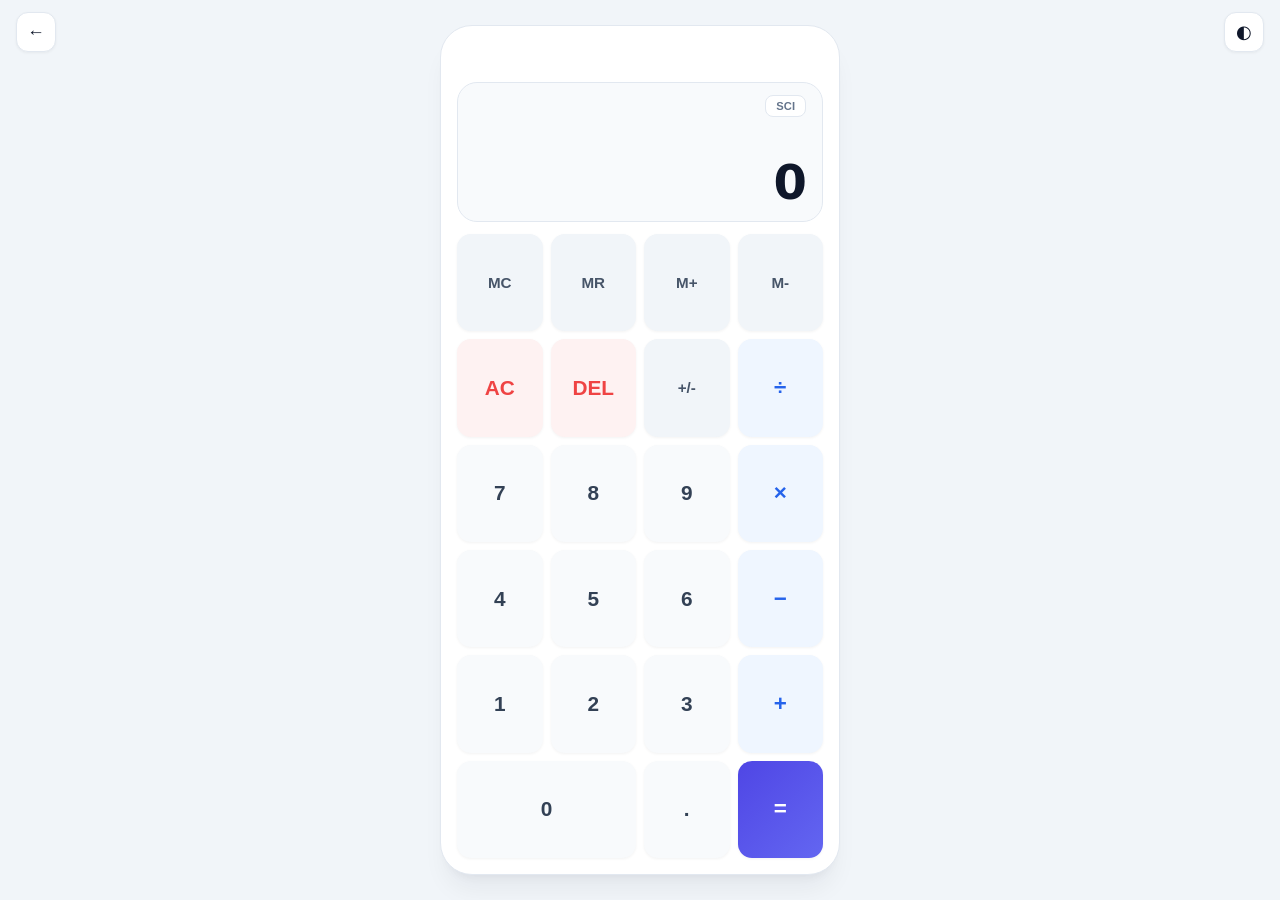
==== commit 7b418907: "Add two versions of a calculator with enhanced features and styling - Introduced `calculadora-2.html" ====
--- a/calculadora.html
+++ b/calculadora.html
@@ -1,507 +1,556 @@
 <!DOCTYPE html>
-<html lang="es">
+<html lang="es" data-theme="dark">
 
 <head>
-    <meta charset="UTF-8">
-    <meta name="viewport" content="width=device-width, initial-scale=1.0, maximum-scale=1.0, user-scalable=no">
-    <meta name="description" content="Calculadora profesional con experiencia táctil premium">
-    <link href="https://cdnjs.cloudflare.com/ajax/libs/font-awesome/6.5.1/css/all.min.css" rel="stylesheet">
-    <title>Calculadora Pro</title>
-
-    <style>
-        /* ===== VARIABLES (Sincronizadas con la app principal) ===== */
-        :root {
-            --bg-app: #F0F4F8;
-            --bg-calc: #FFFFFF;
-            --text-primary: #0F172A;
-            --text-secondary: #64748B;
-            --btn-num: #F1F5F9;
-            --btn-num-text: #0F172A;
-            --btn-op: #E0E7FF;
-            --btn-op-text: #4F46E5;
-            --btn-action: #FEE2E2;
-            --btn-action-text: #EF4444;
-            --btn-equal: #4F46E5;
-            --btn-equal-text: #FFFFFF;
-            --shadow-calc: 0 25px 50px -12px rgba(0, 0, 0, 0.15), 0 0 0 1px rgba(255, 255, 255, 0.5);
-            --shadow-btn: 0 4px 6px -1px rgba(0, 0, 0, 0.1);
-            --shadow-btn-active: inset 0 2px 4px rgba(0, 0, 0, 0.15);
-        }
-
-        [data-theme="dark"] {
-            --bg-app: #020617;
-            --bg-calc: #0F172A;
-            --text-primary: #F8FAFC;
-            --text-secondary: #94A3B8;
-            --btn-num: #1E293B;
-            --btn-num-text: #F8FAFC;
-            --btn-op: #1E1B4B;
-            --btn-op-text: #818CF8;
-            --btn-action: #451A1A;
-            --btn-action-text: #F87171;
-            --btn-equal: #6366F1;
-            --btn-equal-text: #FFFFFF;
-            --shadow-calc: 0 25px 50px -12px rgba(0, 0, 0, 0.5), 0 0 0 1px rgba(255, 255, 255, 0.05);
-            --shadow-btn: 0 4px 6px -1px rgba(0, 0, 0, 0.3);
-            --shadow-btn-active: inset 0 2px 4px rgba(0, 0, 0, 0.4);
-        }
-
-        /* ===== BASE Y FONDO ANIMADO ===== */
-        * {
-            margin: 0;
-            padding: 0;
-            box-sizing: border-box;
-            -webkit-tap-highlight-color: transparent;
-        }
-
-        body {
-            background: var(--bg-app);
-            font-family: -apple-system, BlinkMacSystemFont, 'Segoe UI', Roboto, sans-serif;
-            color: var(--text-primary);
-            min-height: 100vh;
-            display: flex;
-            flex-direction: column;
-            align-items: center;
-            justify-content: center;
-            padding: 1rem;
-            position: relative;
-            overflow: hidden;
-        }
-
-        /* Fondo animado sutil para dar profundidad */
-        body::before {
-            content: '';
-            position: absolute;
-            top: -50%;
-            left: -50%;
-            width: 200%;
-            height: 200%;
-            background: radial-gradient(circle at 50% 50%, rgba(79, 70, 229, 0.08) 0%, transparent 50%);
-            animation: rotateBg 20s linear infinite;
-            z-index: -1;
-        }
-
-        @keyframes rotateBg {
-            0% { transform: rotate(0deg); }
-            100% { transform: rotate(360deg); }
-        }
-
-        /* ===== BOTÓN VOLVER ===== */
-        .back-btn {
-            position: fixed;
-            top: 20px;
-            left: 20px;
-            background: var(--bg-calc);
-            border: 1px solid var(--btn-num);
-            width: 48px;
-            height: 48px;
-            border-radius: 50%;
-            color: var(--text-secondary);
-            font-size: 1.25rem;
-            cursor: pointer;
-            display: flex;
-            align-items: center;
-            justify-content: center;
-            transition: all 0.2s cubic-bezier(0.4, 0, 0.2, 1);
-            box-shadow: var(--shadow-btn);
-            z-index: 100;
-        }
-
-        .back-btn:hover {
-            background: var(--btn-action);
-            color: var(--btn-action-text);
-            transform: translateX(-3px) scale(1.05);
-        }
-
-        .back-btn:active {
-            transform: translateX(-3px) scale(0.95);
-        }
-
-        /* ===== CALCULADORA ===== */
-        .calculator {
-            width: 100%;
-            max-width: 360px;
-            background: var(--bg-calc);
-            border-radius: 28px;
-            padding: 20px;
-            box-shadow: var(--shadow-calc);
-            transition: all 0.3s ease;
-            display: flex;
-            flex-direction: column;
-            gap: 16px; /* ESPACIADO CORREGIDO: Cohesión entre pantalla y teclas */
-        }
-
-        /* ===== PANTALLA ===== */
-        .display-container {
-            background: var(--btn-num);
-            border-radius: 20px;
-            padding: 20px;
-            text-align: right;
-            min-height: 110px;
-            display: flex;
-            flex-direction: column;
-            justify-content: flex-end;
-            word-wrap: break-word;
-            word-break: break-all;
-            box-shadow: inset 0 2px 4px rgba(0,0,0,0.05);
-        }
-
-        .history-display {
-            font-size: 1rem;
-            color: var(--text-secondary);
-            font-weight: 500;
-            min-height: 1.5rem;
-            margin-bottom: 4px;
-            opacity: 0.8;
-            transition: opacity 0.2s ease;
-        }
-
-        .main-display {
-            font-size: 3.2rem;
-            font-weight: 700;
-            color: var(--text-primary);
-            line-height: 1.1;
-            letter-spacing: -0.03em;
-            transition: all 0.2s ease;
-            /* Efecto de brillo sutil en los números */
-            text-shadow: 0 0 20px rgba(79, 70, 229, 0.15);
-        }
-
-        [data-theme="dark"] .main-display {
-            text-shadow: 0 0 25px rgba(129, 140, 248, 0.3);
-        }
-
-        .main-display.long { font-size: 2.4rem; }
-        .main-display.very-long { font-size: 1.8rem; }
-
-        /* ===== GRID DE BOTONES ===== */
-        .keypad {
-            display: grid;
-            grid-template-columns: repeat(4, 1fr);
-            gap: 12px;
-        }
-
-        .btn-calc {
-            height: 64px;
-            border-radius: 18px;
-            border: none;
-            font-size: 1.4rem;
-            font-weight: 600;
-            cursor: pointer;
-            transition: all 0.1s cubic-bezier(0.4, 0, 0.2, 1);
-            display: flex;
-            align-items: center;
-            justify-content: center;
-            user-select: none;
-            position: relative;
-            overflow: hidden;
-            box-shadow: var(--shadow-btn);
-        }
-
-        /* Efecto 3D al presionar */
-        .btn-calc:active {
-            transform: translateY(3px) scale(0.96);
-            box-shadow: var(--shadow-btn-active);
-        }
-
-        /* Efecto de onda (ripple) sutil al hacer hover */
-        .btn-calc::after {
-            content: '';
-            position: absolute;
-            top: 50%;
-            left: 50%;
-            width: 0;
-            height: 0;
-            background: rgba(255, 255, 255, 0.2);
-            border-radius: 50%;
-            transform: translate(-50%, -50%);
-            transition: width 0.3s, height 0.3s;
-        }
-        .btn-calc:active::after {
-            width: 200%;
-            height: 200%;
-            transition: 0s;
-        }
-
-        /* Variantes de botones */
-        .btn-num {
-            background: var(--btn-num);
-            color: var(--btn-num-text);
-        }
-        .btn-num:hover { filter: brightness(0.95); }
-        [data-theme="dark"] .btn-num:hover { filter: brightness(1.15); }
-
-        .btn-op {
-            background: var(--btn-op);
-            color: var(--btn-op-text);
-            font-size: 1.6rem;
-        }
-        .btn-op:hover { filter: brightness(0.95); }
-        [data-theme="dark"] .btn-op:hover { filter: brightness(1.15); }
-
-        .btn-action {
-            background: var(--btn-action);
-            color: var(--btn-action-text);
-            font-weight: 700;
-        }
-        .btn-action:hover { filter: brightness(0.95); }
-        [data-theme="dark"] .btn-action:hover { filter: brightness(1.15); }
-
-        .btn-equal {
-            background: var(--btn-equal);
-            color: var(--btn-equal-text);
-            font-size: 1.8rem;
-            box-shadow: 0 6px 15px rgba(79, 70, 229, 0.4);
-        }
-        .btn-equal:hover { 
-            filter: brightness(1.1); 
-            transform: translateY(-2px);
-            box-shadow: 0 8px 20px rgba(79, 70, 229, 0.5);
-        }
-        .btn-equal:active { 
-            transform: translateY(3px) scale(0.96); 
-            box-shadow: inset 0 2px 4px rgba(0,0,0,0.2);
-        }
-
-        .span-2 { grid-column: span 2; }
-
-        /* ===== RESPONSIVE MÓVIL ===== */
-        @media (max-width: 400px) {
-            body { padding: 0; justify-content: flex-end; }
-            .calculator { 
-                max-width: 100%; 
-                height: 100vh; 
-                border-radius: 28px 28px 0 0; 
-                padding: 24px 16px 32px 16px;
-                gap: 20px;
+   <meta charset="UTF-8" />
+   <meta name="viewport" content="width=device-width, initial-scale=1.0, maximum-scale=1.0, user-scalable=no, viewport-fit=cover" />
+   <meta name="description" content="Calculadora profesional responsiva con historial, memoria y modo científico" />
+   <title>Calculadora Pro</title>
+   <style>
+      :root {
+         --bg-app: #f1f5f9;
+         --bg-calc: #ffffff;
+         --text-primary: #0f172a;
+         --text-secondary: #64748b;
+         
+         --btn-num: #f8fafc;
+         --btn-num-text: #334155;
+         --btn-num-hover: #f1f5f9;
+         
+         --btn-op: #eff6ff;
+         --btn-op-text: #2563eb;
+         --btn-op-hover: #dbeafe;
+         
+         --btn-fn: #f1f5f9;
+         --btn-fn-text: #475569;
+         --btn-fn-hover: #e2e8f0;
+         
+         --btn-action: #fef2f2;
+         --btn-action-text: #ef4444;
+         --btn-action-hover: #fee2e2;
+         
+         --btn-equal: linear-gradient(135deg, #4f46e5, #6366f1);
+         --btn-equal-text: #ffffff;
+         
+         --shadow-calc: 0 20px 25px -5px rgba(15, 23, 42, 0.05), 0 8px 10px -6px rgba(15, 23, 42, 0.05);
+         --shadow-btn: 0 1px 3px 0 rgba(0, 0, 0, 0.05);
+         --border-ui: 1px solid #e2e8f0;
+         --glow: rgba(79, 70, 229, 0.05);
+         --transition-speed: 0.25s;
+      }
+
+      html[data-theme="dark"] {
+         --bg-app: #090d16;
+         --bg-calc: #111827;
+         --text-primary: #f8fafc;
+         --text-secondary: #94a3b8;
+         
+         --btn-num: #1f2937;
+         --btn-num-text: #f3f4f6;
+         --btn-num-hover: #374151;
+         
+         --btn-op: #1e1b4b;
+         --btn-op-text: #60a5fa;
+         --btn-op-hover: #2e1065;
+         
+         --btn-fn: #1f2937;
+         --btn-fn-text: #9ca3af;
+         --btn-fn-hover: #374151;
+         
+         --btn-action: #2d1616;
+         --btn-action-text: #fca5a5;
+         --btn-action-hover: #451a1a;
+         
+         --btn-equal: linear-gradient(135deg, #6366f1, #4f46e5);
+         --btn-equal-text: #ffffff;
+         
+         --shadow-calc: 0 25px 50px -12px rgba(0, 0, 0, 0.5);
+         --shadow-btn: 0 2px 4px 0 rgba(0, 0, 0, 0.3);
+         --border-ui: 1px solid #1f2937;
+         --glow: rgba(99, 102, 241, 0.15);
+      }
+
+      * {
+         box-sizing: border-box;
+         margin: 0;
+         padding: 0;
+         /* Evitar selección de texto al tapear rápido */
+         -webkit-touch-callout: none;
+         -webkit-user-select: none;
+         user-select: none;
+         -webkit-tap-highlight-color: transparent;
+      }
+
+      html, body {
+         height: 100%;
+         width: 100%;
+         background: var(--bg-app);
+         color: var(--text-primary);
+         font-family: system-ui, -apple-system, BlinkMacSystemFont, "Segoe UI", Roboto, sans-serif;
+         transition: background var(--transition-speed) ease;
+         /* Permitir scroll solo a nivel de la app si es estrictamente necesario */
+         overflow-y: auto; 
+         display: flex;
+         justify-content: center;
+         align-items: center;
+      }
+
+      .viewport {
+         width: 100%;
+         height: 100dvh;
+         display: flex;
+         justify-content: center;
+         align-items: center;
+         padding: clamp(8px, 2vw, 16px);
+      }
+
+      .nav-header {
+         position: absolute;
+         top: calc(12px + env(safe-area-inset-top));
+         left: 16px;
+         right: 16px;
+         display: flex;
+         justify-content: space-between;
+         z-index: 10;
+         pointer-events: none;
+      }
+
+      .back-btn, .theme-btn {
+         pointer-events: auto;
+         width: 40px;
+         height: 40px;
+         border-radius: 12px;
+         border: var(--border-ui);
+         background: var(--bg-calc);
+         color: var(--text-primary);
+         box-shadow: var(--shadow-btn);
+         cursor: pointer;
+         display: flex;
+         align-items: center;
+         justify-content: center;
+         font-size: 1.1rem;
+         transition: all 0.2s;
+      }
+
+      .back-btn:active, .theme-btn:active {
+         transform: scale(0.92);
+         background: var(--btn-num-hover);
+      }
+
+      .calculator {
+         width: 100%;
+         max-width: 400px;
+         height: 100%;
+         max-height: 850px; /* Limite máximo en PC/Tablets */
+         background: var(--bg-calc);
+         border-radius: 32px;
+         box-shadow: var(--shadow-calc);
+         display: flex;
+         flex-direction: column;
+         gap: 12px;
+         border: var(--border-ui);
+         padding: 16px;
+         padding-top: calc(56px + env(safe-area-inset-top));
+         padding-bottom: max(16px, env(safe-area-inset-bottom));
+         /* Permite scrollear solo el interior de la calc si la pantalla es enana */
+         overflow-y: auto; 
+      }
+
+      .display {
+         flex: 1 1 auto; /* Se encoge si falta espacio */
+         min-height: 90px;
+         max-height: 140px;
+         border-radius: 20px;
+         background: var(--btn-num);
+         padding: 12px 16px;
+         display: flex;
+         flex-direction: column;
+         justify-content: flex-end;
+         text-align: right;
+         border: var(--border-ui);
+         transition: all var(--transition-speed) ease;
+      }
+
+      .status-row {
+         display: flex;
+         justify-content: space-between;
+         align-items: center;
+         margin-bottom: auto; /* Empuja el texto principal hacia abajo */
+      }
+
+      .memory-indicator {
+         font-size: 0.8rem;
+         font-weight: 800;
+         color: var(--btn-op-text);
+      }
+
+      .mode-badge {
+         padding: 4px 10px;
+         border-radius: 8px;
+         border: var(--border-ui);
+         background: var(--bg-calc);
+         color: var(--text-secondary);
+         font-size: 0.7rem;
+         font-weight: 700;
+         cursor: pointer;
+      }
+
+      .mode-badge.active {
+         background: var(--btn-op);
+         color: var(--btn-op-text);
+         border-color: transparent;
+      }
+
+      .history {
+         min-height: 1.2rem;
+         font-size: 0.9rem;
+         color: var(--text-secondary);
+         overflow: hidden;
+         text-overflow: ellipsis;
+         white-space: nowrap;
+         font-weight: 500;
+      }
+
+      .main {
+         font-size: clamp(2rem, 8vw, 3rem);
+         font-weight: 600;
+         line-height: 1.1;
+         letter-spacing: -0.02em;
+         word-break: break-all;
+      }
+
+      /* Contenedor fluido para todo el teclado */
+      .keyboard-container {
+         display: flex;
+         flex-direction: column;
+         flex: 4 1 auto; /* Toma la mayor parte del espacio y se ajusta */
+         gap: 8px;
+         min-height: 0; /* Clave para que flexbox comprima su contenido */
+      }
+
+      .science-panel, .keypad {
+         display: grid;
+         grid-template-columns: repeat(4, 1fr);
+         grid-auto-rows: 1fr; /* Todas las filas miden lo mismo */
+         gap: 8px;
+      }
+
+      .science-panel {
+         flex: 2 1 auto;
+         animation: fadeIn 0.2s ease-out;
+      }
+
+      .keypad {
+         flex: 5 1 auto;
+      }
+
+      .science-panel[hidden] {
+         display: none !important;
+      }
+
+      /* Botones dinámicos (sin height fijo ni aspect-ratio) */
+      .btn {
+         width: 100%;
+         height: 100%;
+         min-height: 44px; /* Altura mínima táctil recomendada por Apple/Google */
+         border: 0;
+         border-radius: 14px;
+         font-size: clamp(1rem, 4vw, 1.3rem);
+         font-weight: 600;
+         cursor: pointer;
+         box-shadow: var(--shadow-btn);
+         display: flex;
+         align-items: center;
+         justify-content: center;
+         transition: background 0.1s, transform 0.05s;
+         touch-action: manipulation; /* Optimiza el tacto en móviles */
+      }
+
+      .btn.span-2 {
+         grid-column: span 2;
+      }
+
+      .btn-num { background: var(--btn-num); color: var(--btn-num-text); }
+      .btn-num:active { background: var(--btn-num-hover); }
+
+      .btn-op { background: var(--btn-op); color: var(--btn-op-text); font-weight: 700; font-size: 1.4rem; }
+      .btn-op:active { background: var(--btn-op-hover); }
+
+      .btn-fn { background: var(--btn-fn); color: var(--btn-fn-text); font-size: 0.95rem; }
+      .btn-fn:active { background: var(--btn-fn-hover); }
+
+      .btn-action { background: var(--btn-action); color: var(--btn-action-text); font-weight: 700; }
+      .btn-action:active { background: var(--btn-action-hover); }
+
+      .btn-equal { background: var(--btn-equal); color: var(--btn-equal-text); font-size: 1.4rem; }
+      .btn-equal:active { transform: scale(0.95); filter: brightness(0.9); }
+
+      .btn:not(.btn-equal):active { transform: scale(0.94); }
+
+      @keyframes fadeIn {
+         from { opacity: 0; transform: translateY(-5px); }
+         to { opacity: 1; transform: translateY(0); }
+      }
+
+      /* Adaptación para móviles estándar */
+      @media (max-width: 480px) {
+         .viewport { padding: 0; align-items: flex-end; }
+         .calculator {
+            border-radius: 24px 24px 0 0;
+            border-bottom: 0;
+            padding: 12px;
+            padding-top: calc(56px + env(safe-area-inset-top));
+         }
+         .nav-header { top: calc(8px + env(safe-area-inset-top)); }
+      }
+   </style>
+</head>
+
+<body>
+   <header class="nav-header">
+      <button class="back-btn" type="button" id="backBtn" aria-label="Volver">←</button>
+      <button class="theme-btn" type="button" id="themeBtn" aria-label="Cambiar tema">◐</button>
+   </header>
+
+   <main class="viewport">
+      <section class="calculator" aria-label="Calculadora">
+         <section class="display" aria-live="polite">
+            <div class="status-row">
+               <div id="memoryIndicator" class="memory-indicator"></div>
+               <button type="button" class="mode-badge" id="scienceToggle">SCI</button>
+            </div>
+            <div id="historyDisplay" class="history"></div>
+            <output id="mainDisplay" class="main">0</output>
+         </section>
+
+         <div class="keyboard-container">
+            <section id="sciencePanel" class="science-panel" hidden>
+               <button type="button" class="btn btn-fn" data-science="sqrt">√x</button>
+               <button type="button" class="btn btn-fn" data-science="square">x²</button>
+               <button type="button" class="btn btn-fn" data-science="cube">x³</button>
+               <button type="button" class="btn btn-fn" data-science="inv">1/x</button>
+               <button type="button" class="btn btn-fn" data-science="sin">sin</button>
+               <button type="button" class="btn btn-fn" data-science="cos">cos</button>
+               <button type="button" class="btn btn-fn" data-science="tan">tan</button>
+               <button type="button" class="btn btn-fn" data-science="log">log</button>
+            </section>
+
+            <section class="keypad">
+               <button type="button" class="btn btn-fn" data-action="mc">MC</button>
+               <button type="button" class="btn btn-fn" data-action="mr">MR</button>
+               <button type="button" class="btn btn-fn" data-action="mplus">M+</button>
+               <button type="button" class="btn btn-fn" data-action="mminus">M-</button>
+
+               <button type="button" class="btn btn-action" data-action="clear">AC</button>
+               <button type="button" class="btn btn-action" data-action="delete">DEL</button>
+               <button type="button" class="btn btn-fn" data-action="sign">+/-</button>
+               <button type="button" class="btn btn-op" data-operator="÷">÷</button>
+
+               <button type="button" class="btn btn-num" data-number="7">7</button>
+               <button type="button" class="btn btn-num" data-number="8">8</button>
+               <button type="button" class="btn btn-num" data-number="9">9</button>
+               <button type="button" class="btn btn-op" data-operator="×">×</button>
+
+               <button type="button" class="btn btn-num" data-number="4">4</button>
+               <button type="button" class="btn btn-num" data-number="5">5</button>
+               <button type="button" class="btn btn-num" data-number="6">6</button>
+               <button type="button" class="btn btn-op" data-operator="-">−</button>
+
+               <button type="button" class="btn btn-num" data-number="1">1</button>
+               <button type="button" class="btn btn-num" data-number="2">2</button>
+               <button type="button" class="btn btn-num" data-number="3">3</button>
+               <button type="button" class="btn btn-op" data-operator="+">+</button>
+
+               <button type="button" class="btn btn-num span-2" data-number="0">0</button>
+               <button type="button" class="btn btn-num" data-action="decimal">.</button>
+               <button type="button" class="btn btn-equal" data-action="equals">=</button>
+            </section>
+         </div>
+      </section>
+   </main>
+
+   <script>
+      // Mantengo tu motor JS exacto, enfocado en el UI/UX que pidió el usuario.
+      class CalculatorApp {
+         constructor() {
+            this.mainDisplay = document.getElementById("mainDisplay");
+            this.historyDisplay = document.getElementById("historyDisplay");
+            this.memoryIndicator = document.getElementById("memoryIndicator");
+            this.sciencePanel = document.getElementById("sciencePanel");
+            this.scienceToggle = document.getElementById("scienceToggle");
+            this.themeBtn = document.getElementById("themeBtn");
+            this.backBtn = document.getElementById("backBtn");
+
+            this.current = "0";
+            this.prev = null;
+            this.operator = null;
+            this.waiting = false;
+            this.memory = 0;
+
+            this.initTheme();
+            this.bindEvents();
+            this.updateDisplay();
+         }
+
+         bindEvents() {
+            document.addEventListener("click", (e) => {
+               const btn = e.target.closest("button");
+               if (!btn) return;
+               const { number, operator, action, science } = btn.dataset;
+               if (number !== undefined) this.inputNumber(number);
+               else if (operator) this.setOperator(operator);
+               else if (action) this.handleAction(action);
+               else if (science) this.applyScience(science);
+            });
+
+            this.themeBtn.addEventListener("click", () => this.toggleTheme());
+            this.scienceToggle.addEventListener("click", () => this.toggleScience());
+         }
+
+         initTheme() {
+            const saved = localStorage.getItem("app-theme") || (window.matchMedia("(prefers-color-scheme: dark)").matches ? "dark" : "light");
+            document.documentElement.setAttribute("data-theme", saved);
+            this.updateThemeButton(saved);
+         }
+
+         toggleTheme() {
+            const next = document.documentElement.getAttribute("data-theme") === "dark" ? "light" : "dark";
+            document.documentElement.setAttribute("data-theme", next);
+            localStorage.setItem("app-theme", next);
+            this.updateThemeButton(next);
+         }
+
+         updateThemeButton(theme) {
+            this.themeBtn.textContent = theme === "dark" ? "☀" : "◐";
+         }
+
+         toggleScience() {
+            const isHidden = this.sciencePanel.hasAttribute("hidden");
+            if (isHidden) {
+               this.sciencePanel.removeAttribute("hidden");
+               this.scienceToggle.classList.add("active");
+            } else {
+               this.sciencePanel.setAttribute("hidden", "");
+               this.scienceToggle.classList.remove("active");
             }
-            .display-container { 
-                margin-bottom: auto; /* Empuja el teclado hacia abajo */
-                min-height: 140px; 
-                border-radius: 24px;
+         }
+
+         haptic() { if (navigator.vibrate) navigator.vibrate(10); }
+
+         round(n) { return Math.round((n + Number.EPSILON) * 1e9) / 1e9; }
+
+         formatNumber(value) {
+            if (value === "Error") return "Error";
+            const num = Number(value);
+            return Number.isFinite(num) ? new Intl.NumberFormat("es-ES", { maximumFractionDigits: 9 }).format(num) : "Error";
+         }
+
+         updateDisplay() {
+            this.mainDisplay.textContent = this.formatNumber(this.current);
+            this.historyDisplay.textContent = this.prev !== null && this.operator ? `${this.formatNumber(this.prev)} ${this.operator}` : "";
+            this.memoryIndicator.textContent = this.memory !== 0 ? "M" : "";
+         }
+
+         inputNumber(n) {
+            this.haptic();
+            if (this.current === "Error") this.clearAll();
+            if (this.waiting) { this.current = n; this.waiting = false; } 
+            else if (this.current === "0") { this.current = n; } 
+            else { this.current += n; }
+            this.updateDisplay();
+         }
+
+         setOperator(op) {
+            this.haptic();
+            if (this.current === "Error") return;
+            const value = Number(this.current);
+            if (this.prev === null) { this.prev = value; } 
+            else if (this.operator && !this.waiting) {
+               const result = this.compute(this.prev, value, this.operator);
+               if (result === "Error") return this.setError();
+               this.prev = result;
+               this.current = String(result);
             }
-            .keypad { gap: 10px; }
-            .btn-calc { 
-                height: 68px; 
-                border-radius: 50%; /* Estilo circular tipo iOS en móvil */
+            this.operator = op;
+            this.waiting = true;
+            this.updateDisplay();
+         }
+
+         compute(a, b, op) {
+            switch (op) {
+               case "+": return this.round(a + b);
+               case "-": return this.round(a - b);
+               case "×": return this.round(a * b);
+               case "÷": return b === 0 ? "Error" : this.round(a / b);
+               default: return b;
             }
-            .back-btn { top: 16px; left: 16px; width: 44px; height: 44px; }
-        }
-    </style>
-
-    <script>
-        // Sincronizar tema al cargar
-        const savedTheme = localStorage.getItem('app-theme') || (window.matchMedia('(prefers-color-scheme: dark)').matches ? 'dark' : 'light');
-        document.documentElement.setAttribute('data-theme', savedTheme);
-        
-        window.addEventListener('storage', (e) => {
-            if (e.key === 'app-theme') {
-                document.documentElement.setAttribute('data-theme', e.newValue);
+         }
+
+         calculate() {
+            this.haptic();
+            if (this.current === "Error" || !this.operator || this.prev === null) return;
+            const result = this.compute(this.prev, Number(this.current), this.operator);
+            if (result === "Error") return this.setError();
+            this.current = String(result);
+            this.prev = null;
+            this.operator = null;
+            this.waiting = true;
+            this.updateDisplay();
+         }
+
+         handleAction(action) {
+            switch (action) {
+               case "clear": this.clearAll(); break;
+               case "delete": 
+                  this.haptic();
+                  if (this.current === "Error" || this.waiting) return;
+                  this.current = this.current.length > 1 ? this.current.slice(0, -1) : "0";
+                  if (this.current === "-" || this.current === "") this.current = "0";
+                  this.updateDisplay(); break;
+               case "sign": 
+                  this.haptic();
+                  if (this.current !== "0" && this.current !== "Error") this.current = String(Number(this.current) * -1);
+                  this.updateDisplay(); break;
+               case "decimal": 
+                  this.haptic();
+                  if (this.current === "Error") this.clearAll();
+                  if (this.waiting) { this.current = "0."; this.waiting = false; } 
+                  else if (!this.current.includes(".")) { this.current += "."; }
+                  this.updateDisplay(); break;
+               case "equals": this.calculate(); break;
+               case "mc": this.haptic(); this.memory = 0; this.updateDisplay(); break;
+               case "mr": this.haptic(); this.current = String(this.memory); this.waiting = false; this.updateDisplay(); break;
+               case "mplus": this.haptic(); if (this.current !== "Error") this.memory = this.round(this.memory + Number(this.current)); this.updateDisplay(); break;
+               case "mminus": this.haptic(); if (this.current !== "Error") this.memory = this.round(this.memory - Number(this.current)); this.updateDisplay(); break;
             }
-        });
-    </script>
-</head>
-
-<body>
-
-    <button class="back-btn" onclick="window.location.href='index.html'" title="Volver al conversor">
-        <i class="fas fa-arrow-left"></i>
-    </button>
-
-    <div class="calculator">
-        <div class="display-container">
-            <div id="historyDisplay" class="history-display"></div>
-            <div id="mainDisplay" class="main-display">0</div>
-        </div>
-
-        <div class="keypad">
-            <button class="btn-calc btn-action" onclick="calc.action('clear')">AC</button>
-            <button class="btn-calc btn-action" onclick="calc.action('sign')">+/-</button>
-            <button class="btn-calc btn-action" onclick="calc.action('percent')">%</button>
-            <button class="btn-calc btn-op" onclick="calc.setOperator('÷')">÷</button>
-
-            <button class="btn-calc btn-num" onclick="calc.inputNumber('7')">7</button>
-            <button class="btn-calc btn-num" onclick="calc.inputNumber('8')">8</button>
-            <button class="btn-calc btn-num" onclick="calc.inputNumber('9')">9</button>
-            <button class="btn-calc btn-op" onclick="calc.setOperator('×')">×</button>
-
-            <button class="btn-calc btn-num" onclick="calc.inputNumber('4')">4</button>
-            <button class="btn-calc btn-num" onclick="calc.inputNumber('5')">5</button>
-            <button class="btn-calc btn-num" onclick="calc.inputNumber('6')">6</button>
-            <button class="btn-calc btn-op" onclick="calc.setOperator('-')">−</button>
-
-            <button class="btn-calc btn-num" onclick="calc.inputNumber('1')">1</button>
-            <button class="btn-calc btn-num" onclick="calc.inputNumber('2')">2</button>
-            <button class="btn-calc btn-num" onclick="calc.inputNumber('3')">3</button>
-            <button class="btn-calc btn-op" onclick="calc.setOperator('+')">+</button>
-
-            <button class="btn-calc btn-num span-2" onclick="calc.inputNumber('0')">0</button>
-            <button class="btn-calc btn-num" onclick="calc.inputDecimal()">.</button>
-            <button class="btn-calc btn-equal" onclick="calc.calculate()">=</button>
-        </div
-    </div>
-
-    <script>
-        class Calculator {
-            constructor() {
-                this.mainDisplay = document.getElementById('mainDisplay');
-                this.historyDisplay = document.getElementById('historyDisplay');
-                this.clearAll();
+         }
+
+         applyScience(type) {
+            this.haptic();
+            if (this.current === "Error") return;
+            const value = Number(this.current);
+            let result;
+            switch (type) {
+               case "sqrt": result = value < 0 ? "Error" : this.round(Math.sqrt(value)); break;
+               case "square": result = this.round(value ** 2); break;
+               case "cube": result = this.round(value ** 3); break;
+               case "inv": result = value === 0 ? "Error" : this.round(1 / value); break;
+               case "sin": result = this.round(Math.sin(value)); break;
+               case "cos": result = this.round(Math.cos(value)); break;
+               case "tan": result = this.round(Math.tan(value)); break;
+               case "log": result = value <= 0 ? "Error" : this.round(Math.log10(value)); break;
             }
-
-            // Retroalimentación háptica (vibración suave en móviles)
-            haptic() {
-                if (navigator.vibrate) navigator.vibrate(15);
-            }
-
-            formatNumber(num) {
-                if (num === 'Error') return 'Error';
-                const parts = num.toString().split('.');
-                parts[0] = parts[0].replace(/\B(?=(\d{3})+(?!\d))/g, ',');
-                return parts.join('.');
-            }
-
-            updateDisplay() {
-                this.mainDisplay.textContent = this.formatNumber(this.current);
-                
-                this.mainDisplay.classList.remove('long', 'very-long');
-                if (this.current.toString().length > 9) this.mainDisplay.classList.add('long');
-                if (this.current.toString().length > 12) this.mainDisplay.classList.add('very-long');
-
-                if (this.prev !== null && this.operator) {
-                    this.historyDisplay.textContent = `${this.formatNumber(this.prev)} ${this.operator}`;
-                } else {
-                    this.historyDisplay.textContent = '';
-                }
-            }
-
-            inputNumber(n) {
-                this.haptic();
-                if (this.current === 'Error') this.clearAll();
-                if (this.waiting) {
-                    this.current = n;
-                    this.waiting = false;
-                } else {
-                    if (this.current === '0' && n !== '0') {
-                        this.current = n;
-                    } else if (this.current !== '0') {
-                        if (this.current.replace(/[^0-9]/g, '').length < 15) {
-                            this.current += n;
-                        }
-                    }
-                }
-                this.updateDisplay();
-            }
-
-            inputDecimal() {
-                this.haptic();
-                if (this.current === 'Error') this.clearAll();
-                if (this.waiting) {
-                    this.current = '0.';
-                    this.waiting = false;
-                } else if (!this.current.includes('.')) {
-                    this.current += '.';
-                }
-                this.updateDisplay();
-            }
-
-            setOperator(op) {
-                this.haptic();
-                if (this.current === 'Error') return;
-                const value = parseFloat(this.current);
-
-                if (this.prev === null) {
-                    this.prev = value;
-                } else if (this.operator && !this.waiting) {
-                    this.prev = this.compute(this.prev, value, this.operator);
-                }
-
-                this.operator = op;
-                this.waiting = true;
-                this.updateDisplay();
-            }
-
-            compute(a, b, op) {
-                let result = 0;
-                switch (op) {
-                    case '+': result = a + b; break;
-                    case '-': result = a - b; break;
-                    case '×': result = a * b; break;
-                    case '÷': 
-                        if (b === 0) return 'Error';
-                        result = a / b; 
-                        break;
-                }
-                return Math.round(result * 1000000000) / 1000000000;
-            }
-
-            calculate() {
-                this.haptic();
-                if (this.current === 'Error' || !this.operator || this.prev === null) return;
-                
-                const value = parseFloat(this.current);
-                const result = this.compute(this.prev, value, this.operator);
-                
-                this.current = result.toString();
-                this.prev = null;
-                this.operator = null;
-                this.waiting = true;
-                this.updateDisplay();
-            }
-
-            action(type) {
-                this.haptic();
-                if (type === 'clear') this.clearAll();
-                if (type === 'sign') this.toggleSign();
-                if (type === 'percent') this.percentage();
-            }
-
-            clearAll() {
-                this.current = '0';
-                this.prev = null;
-                this.operator = null;
-                this.waiting = false;
-                this.updateDisplay();
-            }
-
-            deleteLast() {
-                this.haptic();
-                if (this.current === 'Error' || this.waiting) {
-                    this.clearAll();
-                    return;
-                }
-                this.current = this.current.toString().slice(0, -1) || '0';
-                this.updateDisplay();
-            }
-
-            toggleSign() {
-                if (this.current === '0' || this.current === 'Error') return;
-                this.current = (parseFloat(this.current) * -1).toString();
-                this.updateDisplay();
-            }
-
-            percentage() {
-                if (this.current === 'Error') return;
-                this.current = (parseFloat(this.current) / 100).toString();
-                this.updateDisplay();
-            }
-        }
-
-        const calc = new Calculator();
-
-        // SOPORTE DE TECLADO
-        document.addEventListener('keydown', (e) => {
-            if (e.key >= '0' && e.key <= '9') calc.inputNumber(e.key);
-            if (e.key === '.') calc.inputDecimal();
-            if (e.key === '+') calc.setOperator('+');
-            if (e.key === '-') calc.setOperator('-');
-            if (e.key === '*') calc.setOperator('×');
-            if (e.key === '/') calc.setOperator('÷');
-            if (e.key === 'Enter' || e.key === '=') calc.calculate();
-            if (e.key === 'Backspace') calc.deleteLast();
-            if (e.key === 'Escape' || e.key === 'c' || e.key === 'C') calc.clearAll();
-            if (e.key === '%') calc.percentage();
-        });
-    </script>
+            if (result === "Error") return this.setError();
+            this.current = String(result);
+            this.waiting = true;
+            this.updateDisplay();
+         }
+
+         clearAll() { this.current = "0"; this.prev = null; this.operator = null; this.waiting = false; this.updateDisplay(); }
+         setError() { this.current = "Error"; this.prev = null; this.operator = null; this.waiting = true; this.updateDisplay(); }
+      }
+
+      new CalculatorApp();
+   </script>
 </body>
 </html>
